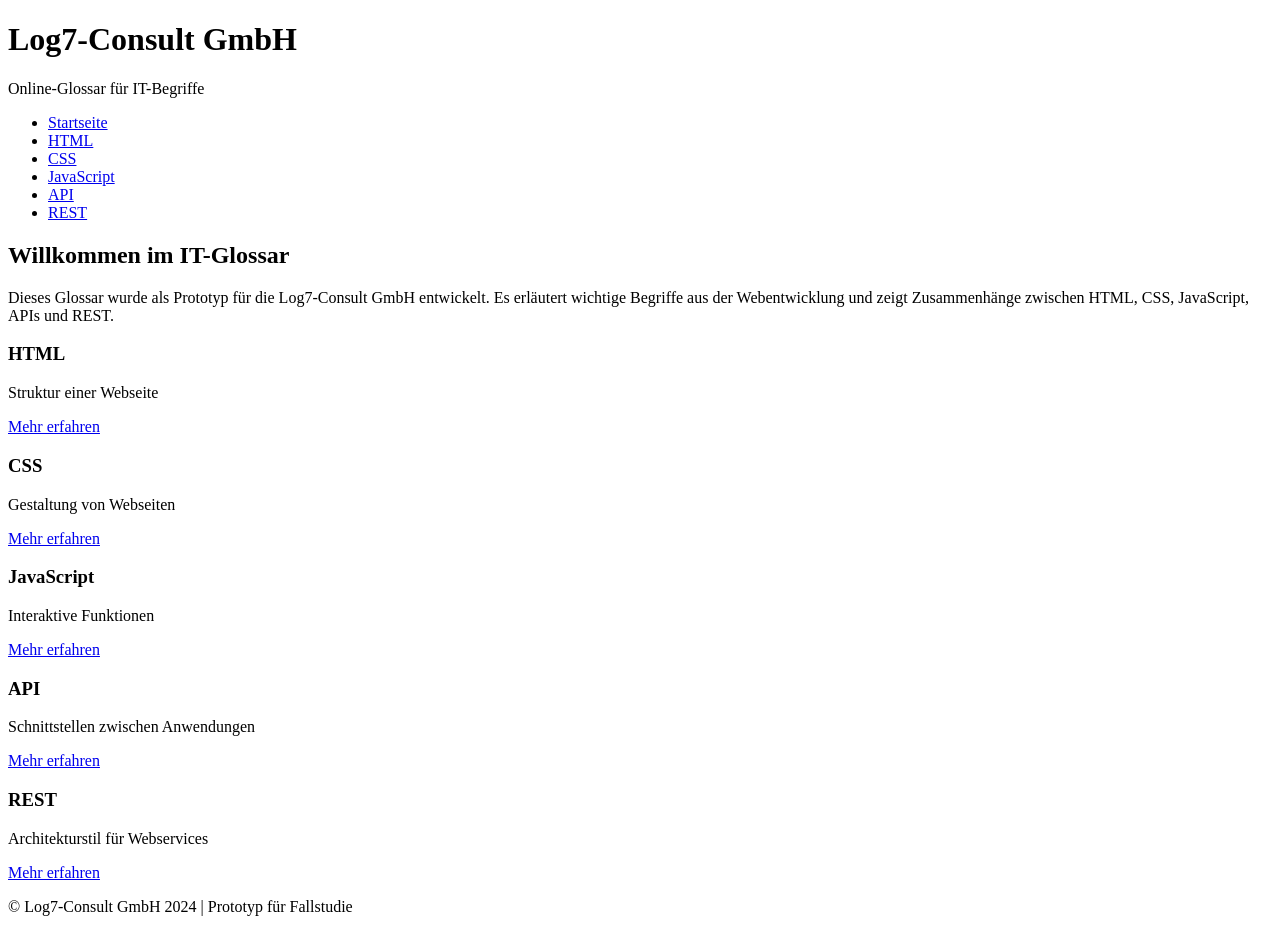
==== index.html @ 684e15b0 "Cards erstellt mit Seitenverlinkung und Überschriften" ====
<!DOCTYPE html>
<html lang="de">
<head>
    <meta charset="UTF-8">
    <meta name="viewport" content="width=device-width, initial-scale=1.0">
    <title>Log7-Consult Glossar</title>
    <link rel="stylesheet" href="style.css">
</head>
<body>
    <header>
        <div class="container">
        <h1>Log7-Consult GmbH</h1>
        <p>Online-Glossar für IT-Begriffe</p>
        </div>
    </header>

    <nav>
        <div class="container">
            <ul>
                <li><a href="index.html">Startseite</a></li>
                <li><a href="html.html">HTML</a></li>
                <li><a href="css.html">CSS</a></li>
                <li><a href="javascript.html">JavaScript</a></li>
                <li><a href="API.html">API</a></li>
                <li><a href="rest.html">REST</a></li>
            </ul>
        </div>
    </nav>

    <main class="container">
    <section class="hero">
        <h2>Willkommen im IT-Glossar</h2>
        <p>Dieses Glossar wurde als Prototyp für die Log7-Consult GmbH entwickelt. Es erläutert wichtige Begriffe aus der Webentwicklung
            und zeigt Zusammenhänge zwischen HTML, CSS, JavaScript, APIs und REST.
        </p>
    </section>

    <section class="card">
        <div class="card">
            <h3>HTML</h3>
            <p>Struktur einer Webseite</p>
            <a href="html.html">Mehr erfahren</a>
        </div>

        <div class="card">
            <h3>CSS</h3>
            <p> Gestaltung von Webseiten</p>
            <a href="css.html">Mehr erfahren</a>
        </div>

        <div class="card">
            <h3>JavaScript</h3>
            <p>Interaktive Funktionen</p>
            <a href="javascript.html">Mehr erfahren</a>
        </div>

        <div class="card">
            <h3>API</h3>
            <p>Schnittstellen zwischen Anwendungen</p>
            <a href="API.html">Mehr erfahren</a>
        </div>

        <div class="card">
            <h3>REST</h3>
            <p>Architekturstil für Webservices</p>
            <a href="rest.html">Mehr erfahren</a>
        </div>

    </section>
    </main>

    <footer>
        <p>© Log7-Consult GmbH 2024  |  
            Prototyp für Fallstudie
        </p>
    </footer>

    <script src="script.js"></script>
    
</body>
</html>
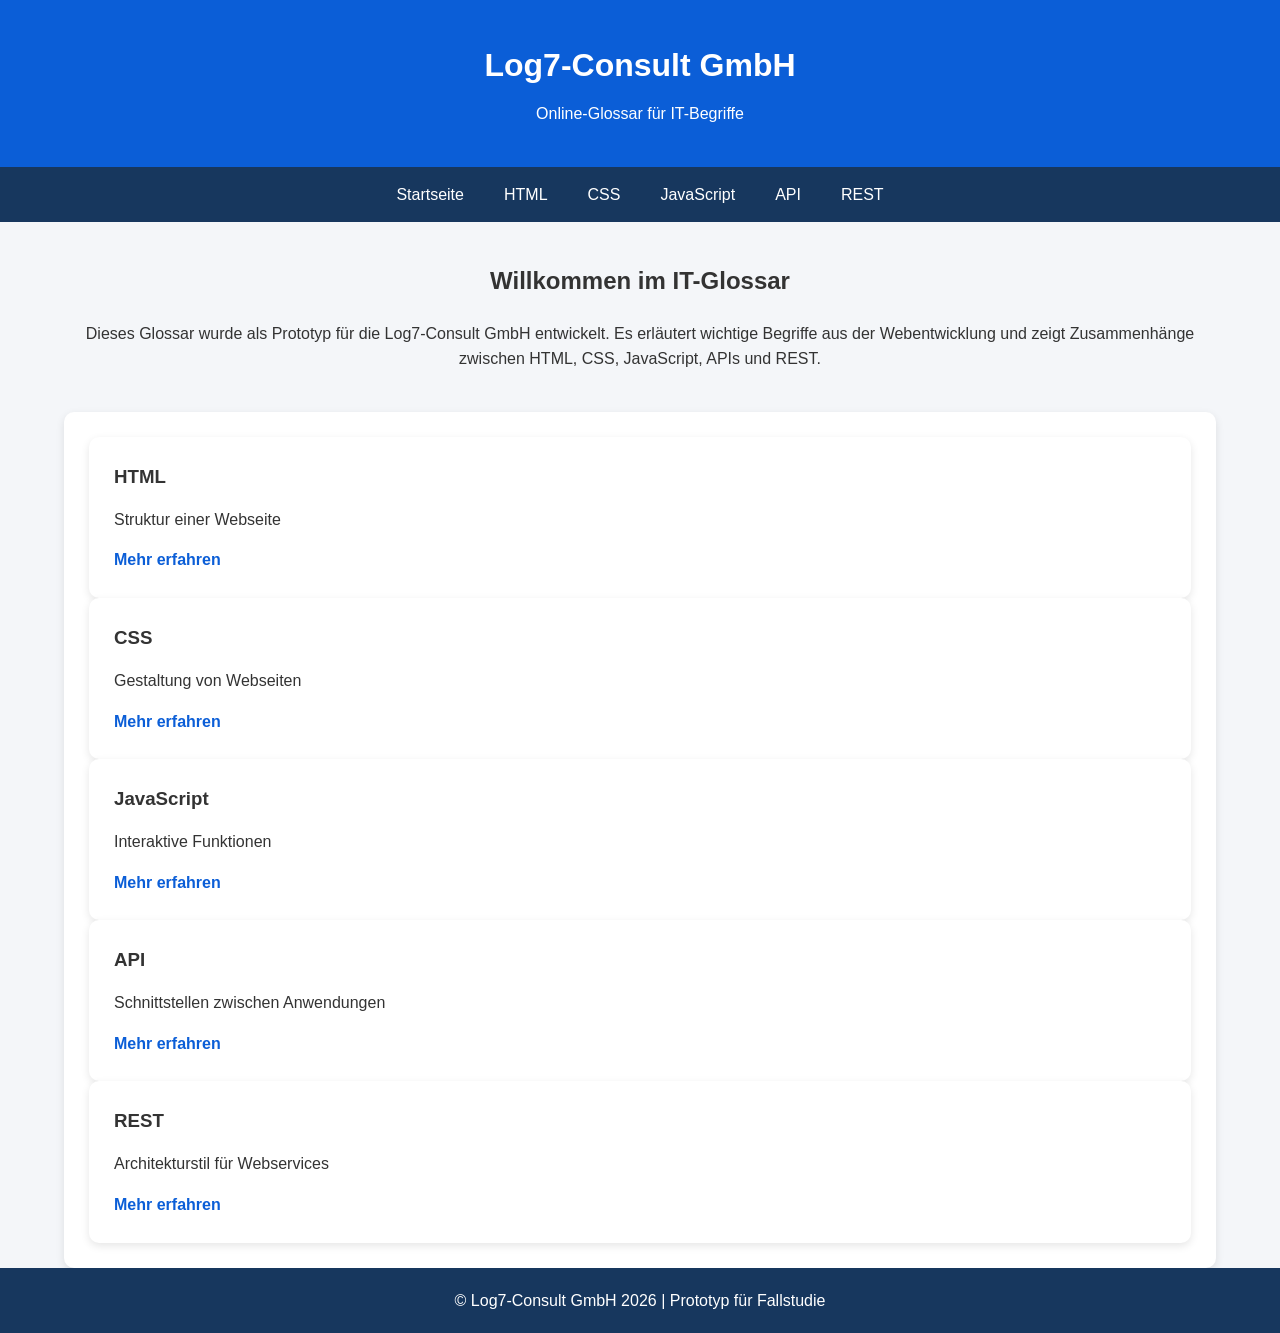
==== commit eeeca415: "in richtigem CSS File gespeichert." ====
--- a/index.html
+++ b/index.html
@@ -70,12 +70,12 @@
     </main>
 
     <footer>
-        <p>© Log7-Consult GmbH 2024  |  
+        <p>© Log7-Consult GmbH 2026  |  
             Prototyp für Fallstudie
         </p>
     </footer>
 
     <script src="script.js"></script>
-    
+
 </body>
 </html>
--- a/style.css
+++ b/style.css
@@ -0,0 +1,103 @@
+*{
+    margin: 0;
+    padding: 0; 
+    box-sizing: border-box;
+}
+
+body {
+    font-family: Arial, Helvetica, sans-serif;
+    line-height: 1.6;
+    background-color: #f4f6f9;
+    color: #333;
+}
+
+.container{
+    width: 90%;
+    max-width: 1200px;
+    margin: 0 auto;
+}
+
+header {
+    background-color: #0b5ed7;
+    color: white;
+    padding: 40px 20px;
+    text-align: center;
+}
+
+header p{
+    margin-top: 10px;
+}
+
+nav {
+    background-color: #17375e;
+}
+
+nav ul{
+    list-style: none;
+    display: flex;
+    justify-content: center;
+    flex-wrap: wrap;
+}
+
+nav li{
+    margin: 0px;
+}
+
+nav a{
+    display: block;
+    padding: 15px 20px;
+    color: white;
+    text-decoration: none;
+    transition: 0.3s;
+}
+
+nav a:hover,
+nav a:active{
+    background-color: #0b5ed7;
+}
+
+.hero{
+    margin: 40px 0;
+    text-align: center;
+}
+
+.hero h2{
+    margin-bottom: 20px;
+}
+
+.cards{
+    display: grid;
+    grid-template-columns: repeat(auto-fit, minmax(220px, 1fr));
+    gap: 20px;
+    margin-bottom: 40px;
+}
+
+.card{
+    background-color: white;
+    padding: 25px;
+    border-radius: 10px;
+    box-shadow: 0 3px 8px rgba(0, 0, 0, 0.1);
+}
+
+.card h3{
+    margin-bottom: 15px;
+}
+
+.card a{
+    display: inline-block;
+    margin-top: 15px;
+    color: #0b5ed7;
+    text-decoration: none;
+    font-weight: bold;
+}
+
+.card a:hover{
+    text-decoration: underline;
+}
+
+footer{
+    background-color: #17375e;
+    color: white;
+    text-align: center;
+    padding: 20px 0;
+}
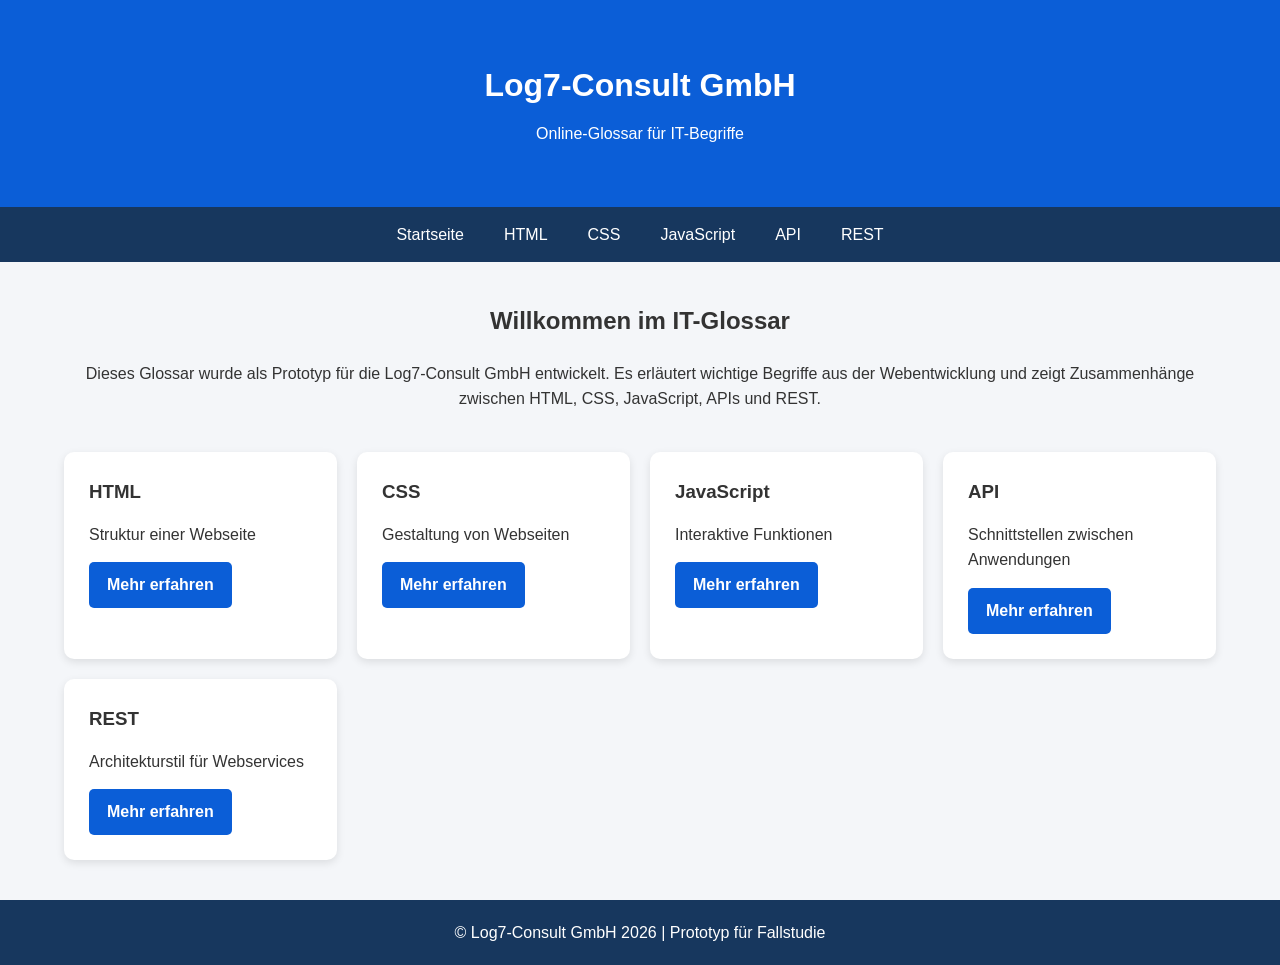
==== commit b810d493: "Aussehen angepasst: Boxen nebeneinander und Buttons - Fehlerbehebung bei index.html bei card=cards" ====
--- a/index.html
+++ b/index.html
@@ -35,7 +35,7 @@
         </p>
     </section>
 
-    <section class="card">
+    <section class="cards">
         <div class="card">
             <h3>HTML</h3>
             <p>Struktur einer Webseite</p>
--- a/style.css
+++ b/style.css
@@ -20,7 +20,7 @@
 header {
     background-color: #0b5ed7;
     color: white;
-    padding: 40px 20px;
+    padding: 60px 20px;
     text-align: center;
 }
 
@@ -69,7 +69,7 @@
     display: grid;
     grid-template-columns: repeat(auto-fit, minmax(220px, 1fr));
     gap: 20px;
-    margin-bottom: 40px;
+    margin: 40px 0;
 }
 
 .card{
@@ -77,6 +77,12 @@
     padding: 25px;
     border-radius: 10px;
     box-shadow: 0 3px 8px rgba(0, 0, 0, 0.1);
+    transition: transform 0.3s, box-shadow 0.3s ease;
+}
+
+.card:hover{
+    transform: translateY(-5px);
+    box-shadow: 0 8px 18px rgba(0, 0, 0, 0.15);
 }
 
 .card h3{
@@ -86,13 +92,17 @@
 .card a{
     display: inline-block;
     margin-top: 15px;
-    color: #0b5ed7;
+    padding: 10px 18px;
+    background: #0b5ed7;
+    color: white;
+    border-radius: 5px;
     text-decoration: none;
-    font-weight: bold;
+    font-weight: bold;  
+    transition: 0.2s;
 }
 
 .card a:hover{
-    text-decoration: underline;
+    background: #084298
 }
 
 footer{
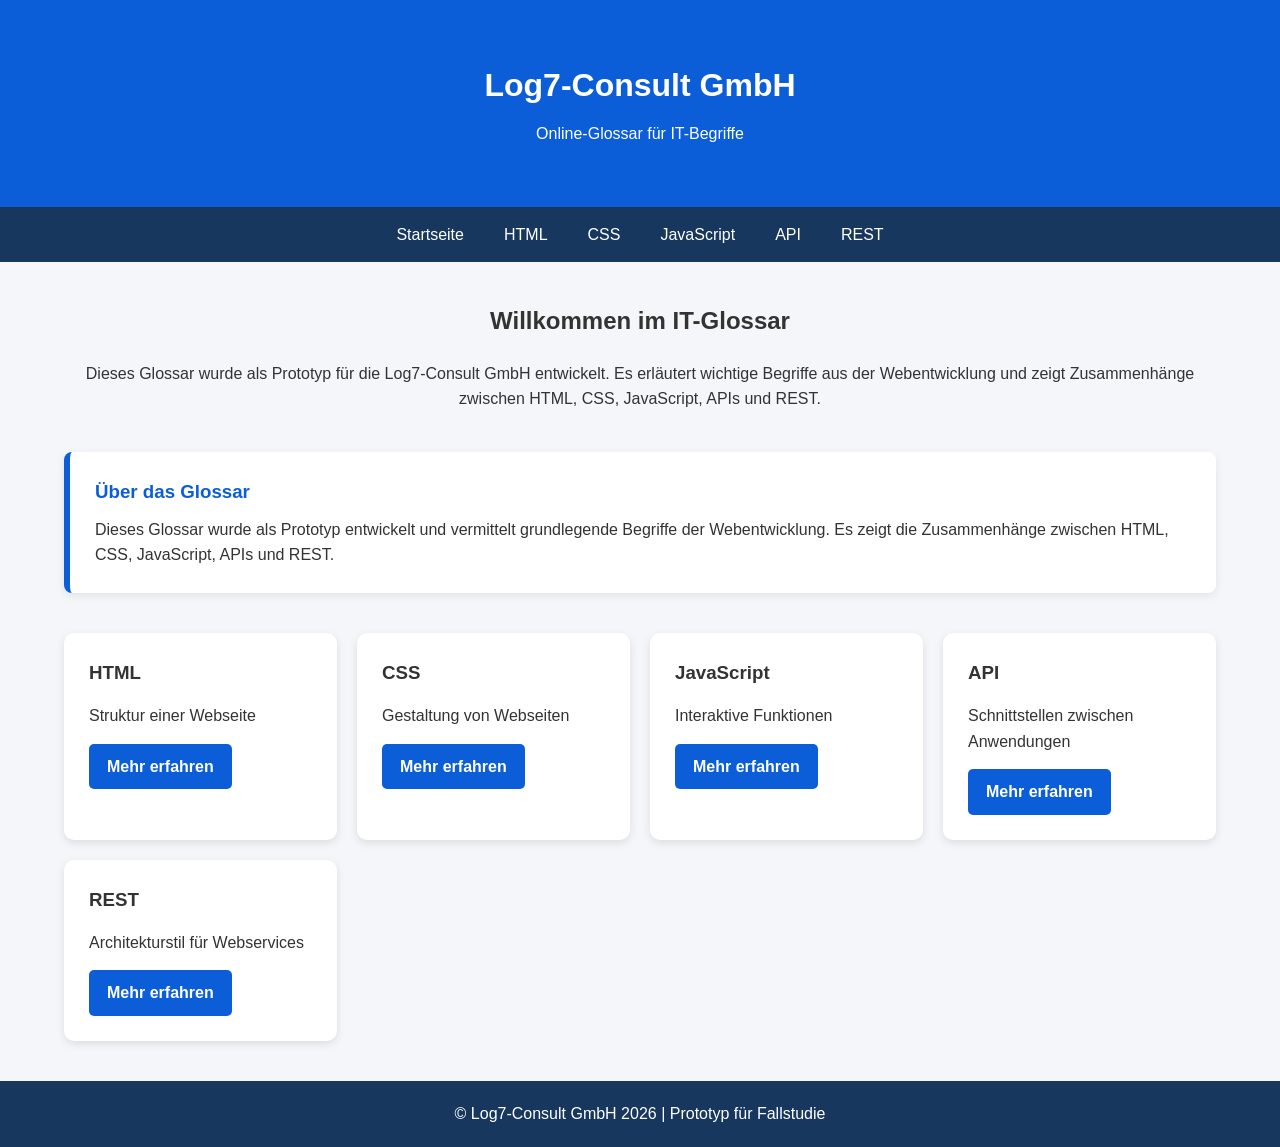
==== commit e761a3fd: "Inhalt nochmal auf Startseite überarbeitet und Css angepasst für neue Info-Box" ====
--- a/index.html
+++ b/index.html
@@ -33,6 +33,13 @@
         <p>Dieses Glossar wurde als Prototyp für die Log7-Consult GmbH entwickelt. Es erläutert wichtige Begriffe aus der Webentwicklung
             und zeigt Zusammenhänge zwischen HTML, CSS, JavaScript, APIs und REST.
         </p>
+    </section>
+
+    <section class="info-box">
+        <h3>Über das Glossar</h3>
+        <p>Dieses Glossar wurde als Prototyp entwickelt und vermittelt grundlegende Begriffe der Webentwicklung. Es zeigt
+            die Zusammenhänge zwischen HTML, CSS, JavaScript, APIs und REST.
+        </p>       
     </section>
 
     <section class="cards">
--- a/style.css
+++ b/style.css
@@ -30,6 +30,9 @@
 
 nav {
     background-color: #17375e;
+    position: sticky;
+    top: 0;
+    z-index: 1000;
 }
 
 nav ul{
@@ -105,6 +108,20 @@
     background: #084298
 }
 
+.info-box{
+    background-color: #ffffff;
+    padding: 25px;
+    border-left: 6px solid #0b5ed7;
+    margin: 30px 0;
+    border-radius: 8px;
+    box-shadow: 0 3px 8px rgba(0, 0, 0, 0.08);
+}
+
+.info-box h3{
+    margin-bottom: 10px;
+    color: #0b5ed7;
+}
+
 footer{
     background-color: #17375e;
     color: white;
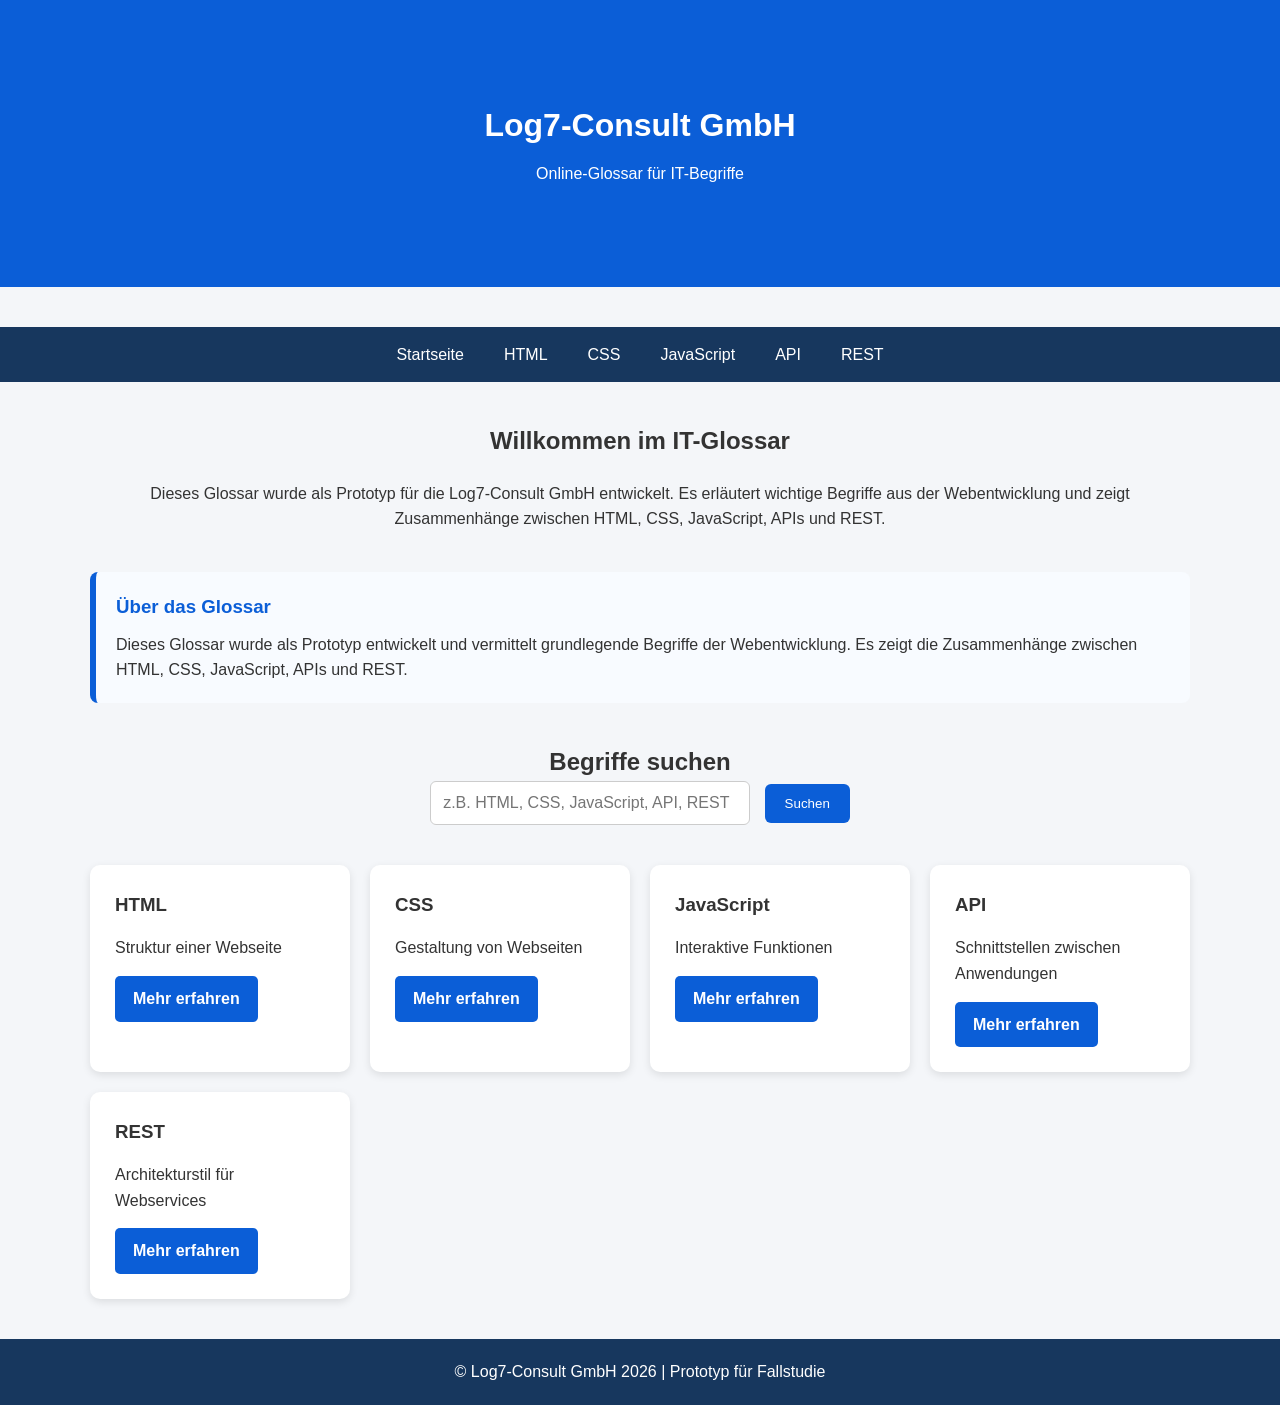
==== commit 47bd9f05: "Search Section in HTML Seite gebaut und CSS angepasst" ====
--- a/index.html
+++ b/index.html
@@ -40,6 +40,13 @@
         <p>Dieses Glossar wurde als Prototyp entwickelt und vermittelt grundlegende Begriffe der Webentwicklung. Es zeigt
             die Zusammenhänge zwischen HTML, CSS, JavaScript, APIs und REST.
         </p>       
+    </section>
+
+    <section class="search-section">
+        <h2>Begriffe suchen</h2>
+        <input type="text" id="searchInput" placeholder="z.B. HTML, CSS, JavaScript, API, REST">
+        <button onclick="searchGlossary()">Suchen
+        </button>
     </section>
 
     <section class="cards">
--- a/style.css
+++ b/style.css
@@ -13,8 +13,8 @@
 
 .container{
     width: 90%;
-    max-width: 1200px;
-    margin: 0 auto;
+    max-width: 1100px;
+    margin: 40px auto;
 }
 
 header {
@@ -108,13 +108,76 @@
     background: #084298
 }
 
+.content{
+    background-color: white;
+    padding: 40px;
+    border-radius: 12px;
+    box-shadow: 0 3px 10px rgba(0, 0, 0, 0.01);
+}
+
+.content a{
+    color: #0b5ed7;
+    font-weight: bold;
+    text-decoration: none;
+}
+
+.content a:hover{
+    text-decoration: underline;
+}
+
+.content h2{
+    text-align: center;
+    margin: 20px 0 30px 0;
+    font-size: 2rem;
+    color: #17375e;
+}
+
+.content h3{
+    margin-bottom: 15px;
+    margin-top: 35px;
+    color: #17375e;
+}
+
+.content p{
+    margin-bottom: 20px;
+    line-height: 1.8;
+    text-align: justify;
+}
+
+.content ul{
+    margin-left: 25px;
+    margin-bottom: 25px;
+}
+
+.content li{
+    margin-bottom: 10px;
+}
+
+figure{
+    margin-bottom: 30px;
+    text-align: center;
+}
+
+.topic-image{
+    width: 180px;
+    height: auto;
+    display: block;
+    margin: 0 auto;
+}
+
+figcaption{
+    font-size: 0.9rem;
+    color: #666;
+    margin-top: 10px;
+    font-style: italic;
+}
+
 .info-box{
-    background-color: #ffffff;
-    padding: 25px;
+    background-color: #f8fbff;
+    padding: 20px;
     border-left: 6px solid #0b5ed7;
     margin: 30px 0;
     border-radius: 8px;
-    box-shadow: 0 3px 8px rgba(0, 0, 0, 0.08);
 }
 
 .info-box h3{
@@ -122,6 +185,68 @@
     color: #0b5ed7;
 }
 
+pre{
+    background-color: #272822;
+    color: #ffffff;
+    padding: 20px;
+    border-radius: 8px;
+    overflow-x: auto;
+    margin: 35px 0;
+}
+
+code{
+    font-family: Consolas, monospace;
+}
+
+table{
+    width: 100%;
+    border-collapse: collapse;
+    margin: 25px 0;
+}
+
+th{
+    background-color: #0b5ed7;
+    color: white;
+    padding: 12px;
+}
+
+td{
+    border: 1px solid #ddd;
+    padding: 12px;
+}
+
+tr:nth-child(even){
+    background-color: #f7f7f7;
+}
+
+.search-section{
+    margin: 40px 0;
+    text-align: center;
+}
+
+.search-section input{
+    width: 320px;
+    max-width: 80%;
+    padding: 12px;
+    border: 1px solid #ccc;
+    border-radius: 6px;
+    font-size: 16px;
+}
+
+.search-section button{
+    padding: 12px 20px;
+    margin-left: 10px;
+    border: none;
+    background-color: #0b5ed7;
+    color: white;
+    border-radius: 6px;
+    cursor: pointer;
+}
+
+.search-section button:hover{
+    background-color: #084298;
+}
+
 footer{
     background-color: #17375e;
     color: white;
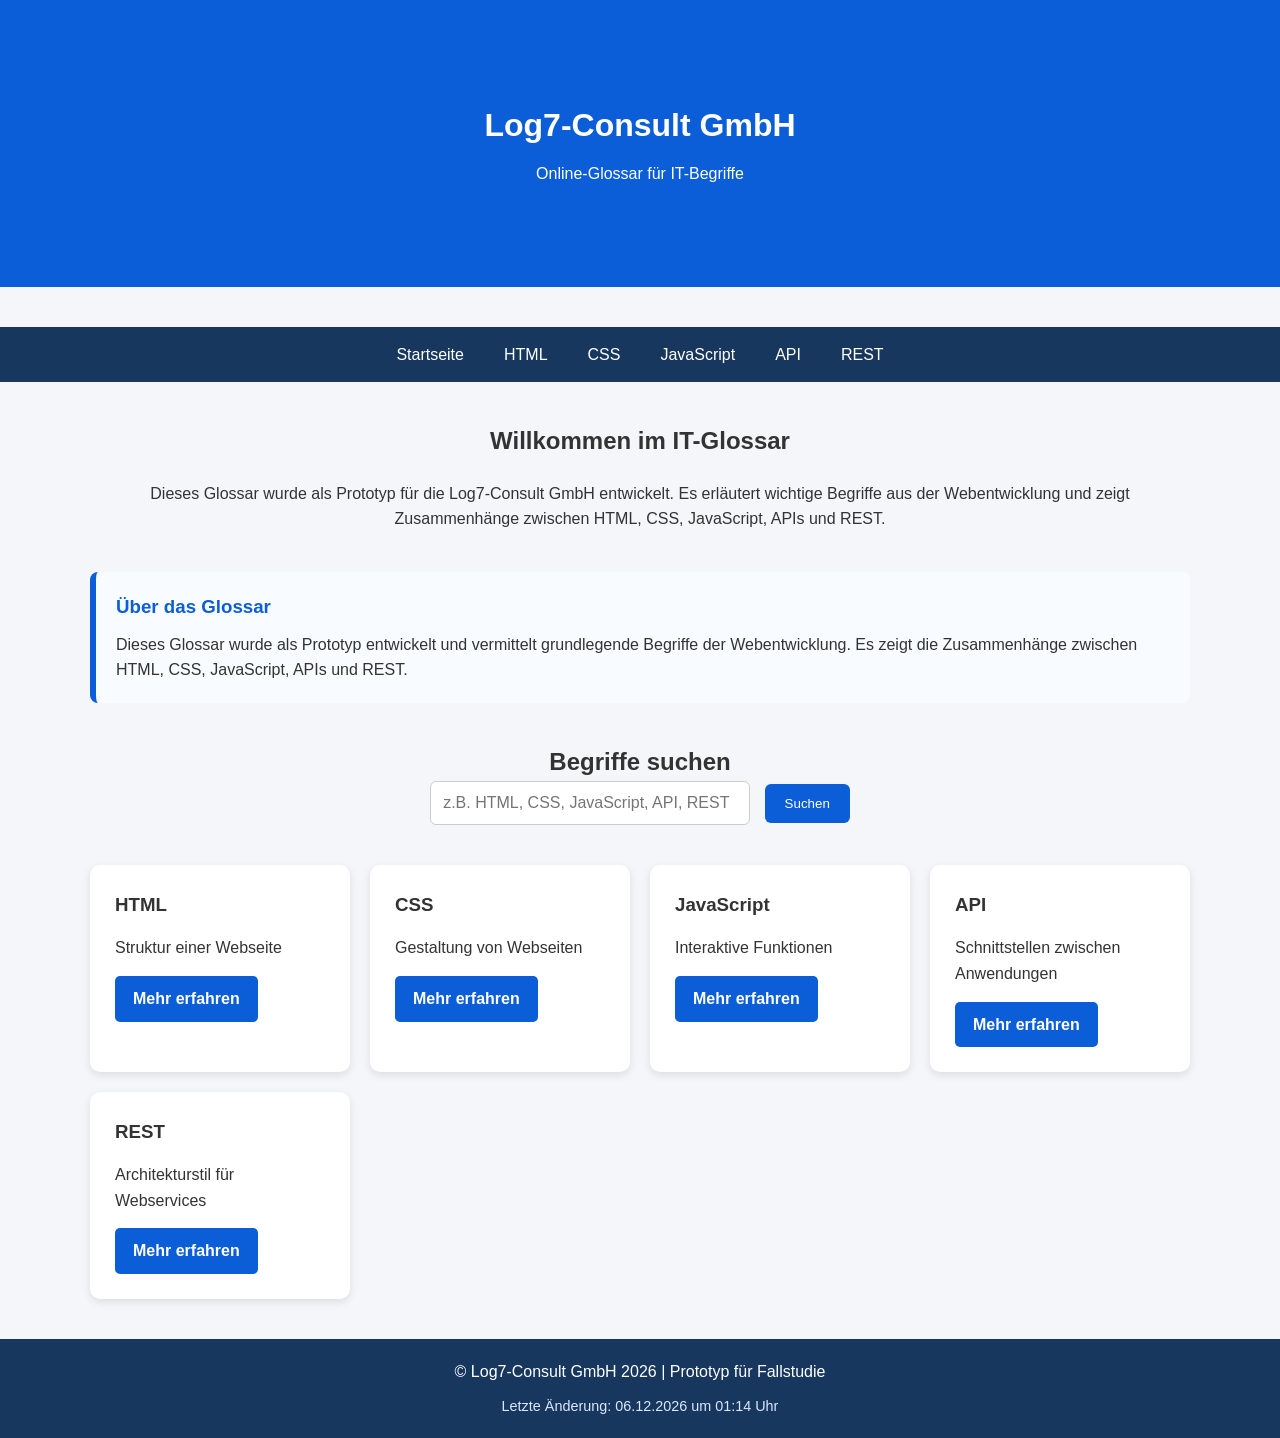
==== commit 220ef142: "Footer mit Datum ausstatten und schöner gestalten" ====
--- a/index.html
+++ b/index.html
@@ -6,6 +6,7 @@
     <title>Log7-Consult Glossar</title>
     <link rel="stylesheet" href="style.css">
 </head>
+
 <body>
     <header>
         <div class="container">
@@ -87,6 +88,7 @@
         <p>© Log7-Consult GmbH 2026  |  
             Prototyp für Fallstudie
         </p>
+        <p id="lastModified"></p>
     </footer>
 
     <script src="script.js"></script>
--- a/style.css
+++ b/style.css
@@ -251,5 +251,12 @@
     background-color: #17375e;
     color: white;
     text-align: center;
-    padding: 20px 0;
+    padding: 20px;
+    margin-top: 40px;
+}
+
+#lastModified{
+    font-size: 0.9rem;
+    color: #d9e7ff;
+    margin-top: 10px;
 }
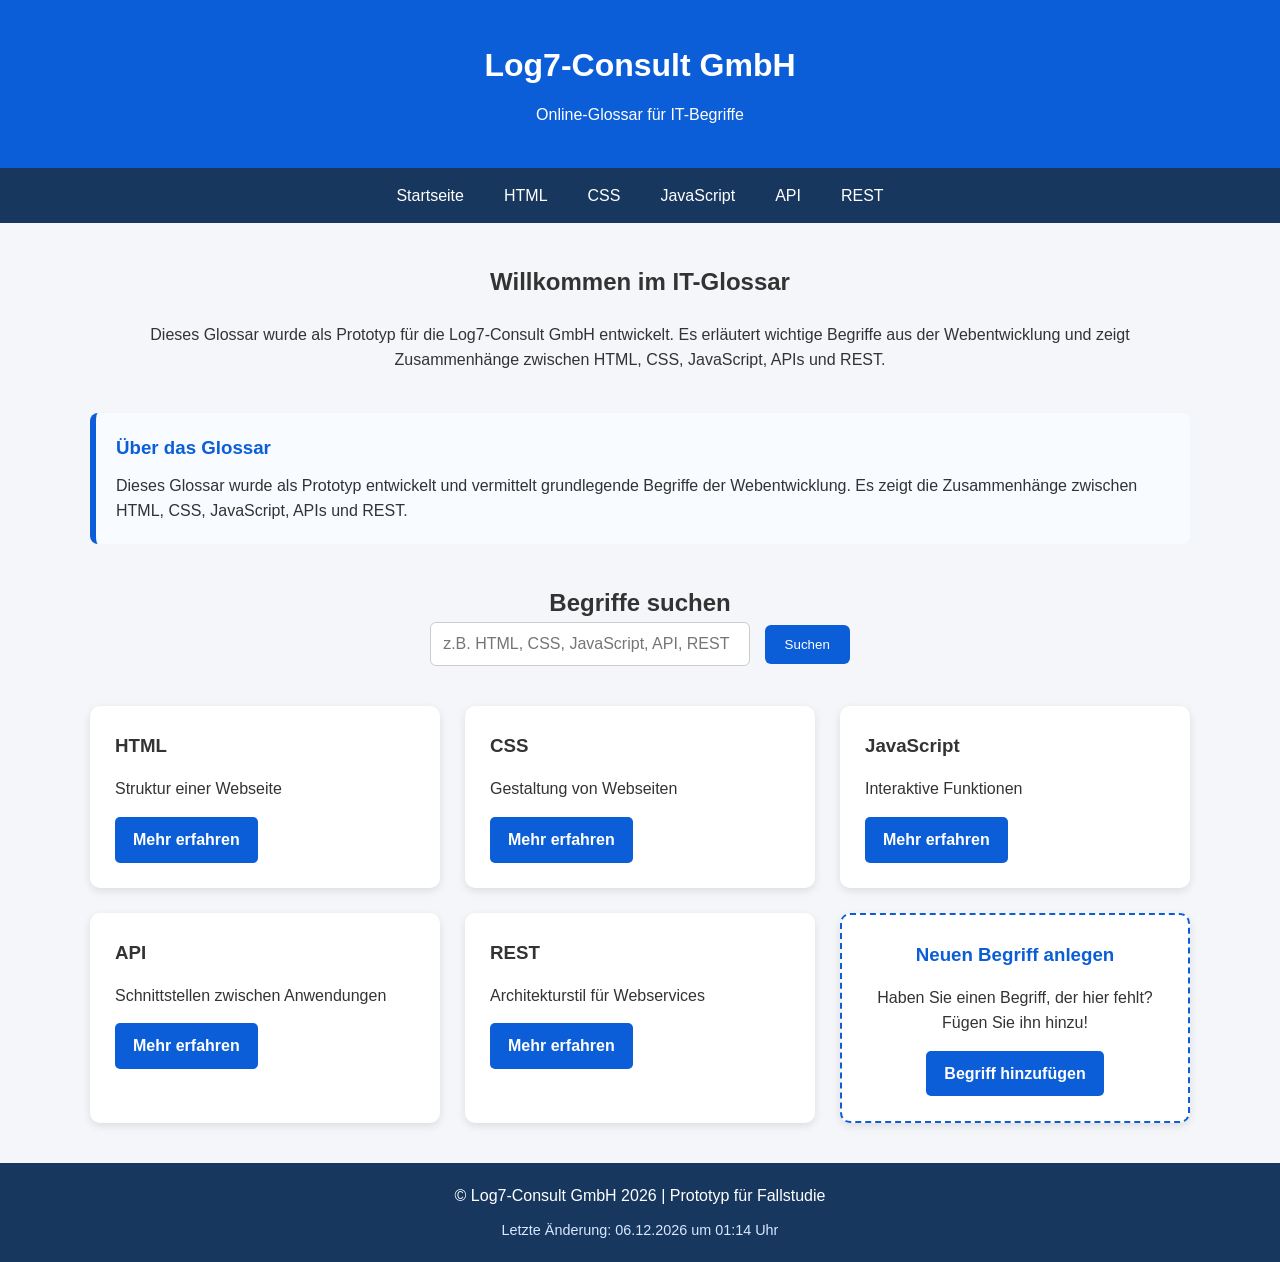
==== commit 24800bc7: "Bilder eingefügt und Weisraum zwischen Header und Nav entfernt" ====
--- a/index.html
+++ b/index.html
@@ -81,6 +81,12 @@
             <a href="rest.html">Mehr erfahren</a>
         </div>
 
+        <div class="card add-card">
+            <h3>Neuen Begriff anlegen</h3>
+            <p>Haben Sie einen Begriff, der hier fehlt? Fügen Sie ihn hinzu!</p>
+            <a href="#" onclick="addWord()">Begriff hinzufügen</a>
+        </div>
+
     </section>
     </main>
 
--- a/style.css
+++ b/style.css
@@ -14,18 +14,18 @@
 .container{
     width: 90%;
     max-width: 1100px;
-    margin: 40px auto;
+    margin: 0 auto;
 }
 
 header {
     background-color: #0b5ed7;
     color: white;
-    padding: 60px 20px;
+    padding: 40px 20px;
     text-align: center;
 }
 
 header p{
-    margin-top: 10px;
+    margin-top: 1cap;
 }
 
 nav {
@@ -70,9 +70,21 @@
 
 .cards{
     display: grid;
-    grid-template-columns: repeat(auto-fit, minmax(220px, 1fr));
-    gap: 20px;
+    grid-template-columns: repeat(3, 1fr);
+    gap: 25px;
     margin: 40px 0;
+}
+
+@media (max-width: 900px){
+    .cards{
+        grid-template-columns: repeat(2, 1fr);
+    }
+}
+
+@media (max-width: 600px){
+    .cards{
+        grid-template-columns: 1fr;
+    }
 }
 
 .card{
@@ -247,6 +259,15 @@
     background-color: #084298;
 }
 
+.add-card{
+    border: 2px dashed #0b5ed7;
+    text-align: center;
+}
+
+.add-card h3{
+    color: #0b5ed7;
+}
+
 footer{
     background-color: #17375e;
     color: white;
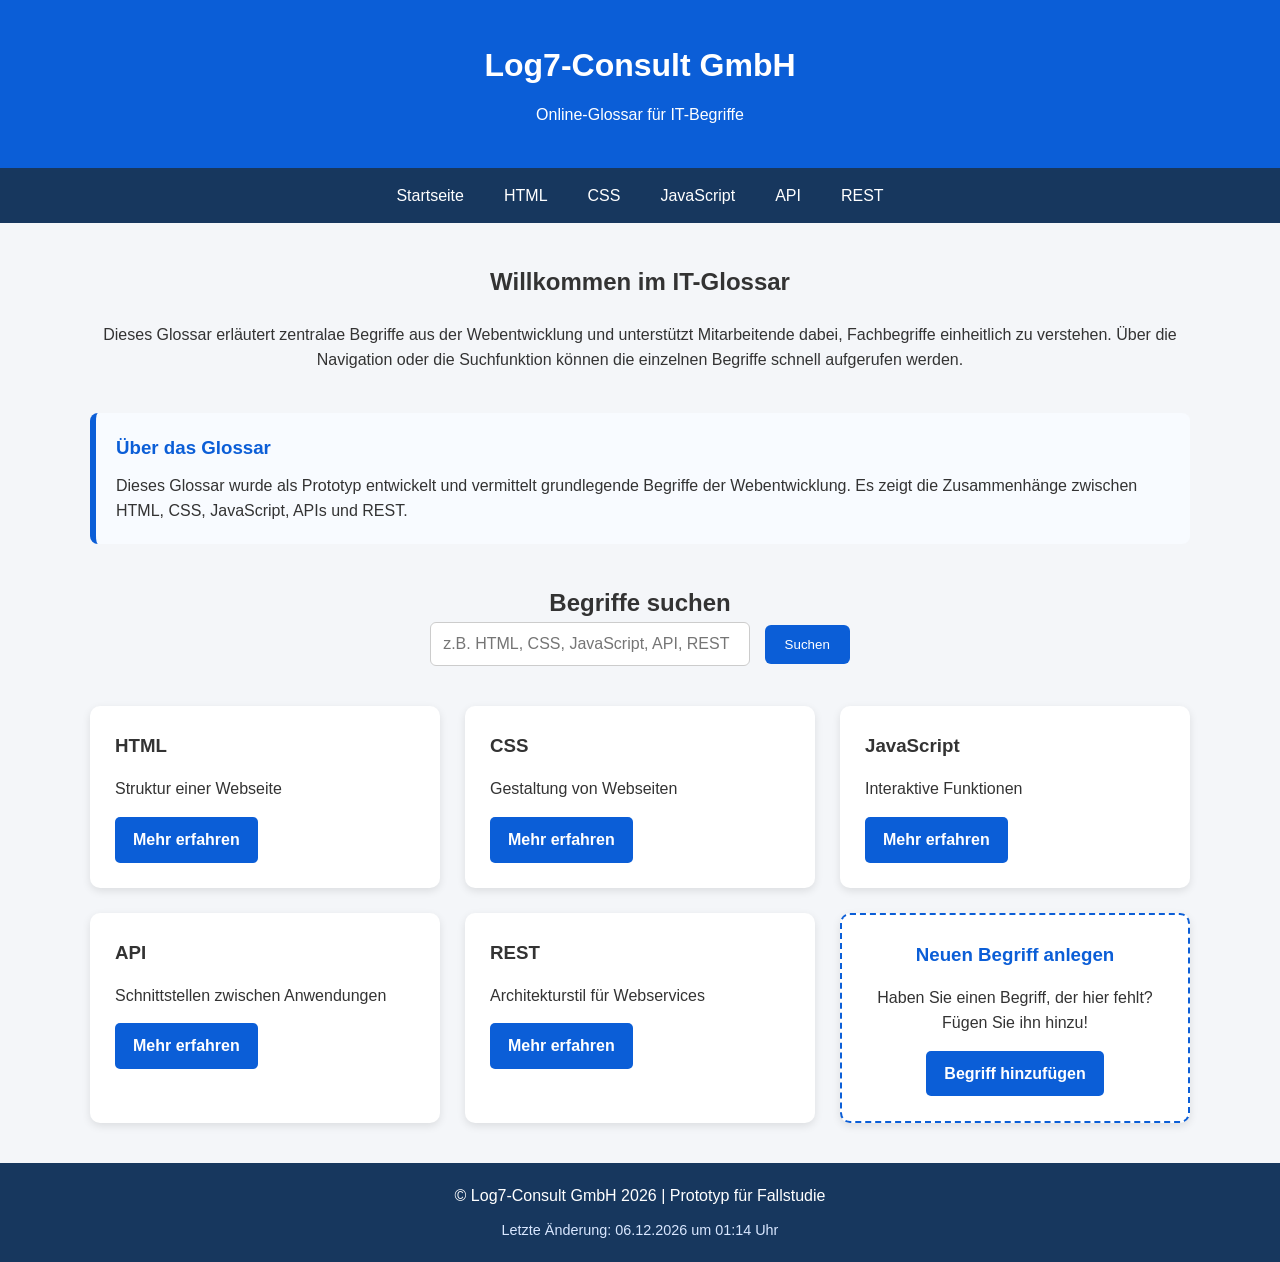
==== commit c2a73ee0: "Nochmal die Eigenen Darstellungen  aktualisiert und an Größe angepasst. Willkommens-Text besser gesc" ====
--- a/index.html
+++ b/index.html
@@ -31,8 +31,9 @@
     <main class="container">
     <section class="hero">
         <h2>Willkommen im IT-Glossar</h2>
-        <p>Dieses Glossar wurde als Prototyp für die Log7-Consult GmbH entwickelt. Es erläutert wichtige Begriffe aus der Webentwicklung
-            und zeigt Zusammenhänge zwischen HTML, CSS, JavaScript, APIs und REST.
+        <p>Dieses Glossar erläutert zentralae Begriffe aus der Webentwicklung und unterstützt Mitarbeitende dabei, 
+            Fachbegriffe einheitlich zu verstehen. Über die Navigation oder die Suchfunktion können
+            die einzelnen Begriffe schnell aufgerufen werden.
         </p>
     </section>
 
--- a/style.css
+++ b/style.css
@@ -171,8 +171,8 @@
 }
 
 .topic-image{
-    width: 180px;
-    height: auto;
+    max-height: 180px;
+    width: auto;
     display: block;
     margin: 0 auto;
 }
@@ -268,6 +268,14 @@
     color: #0b5ed7;
 }
 
+.api-image, .rest-image{
+    max-width: 700px;
+    width: 80%;
+    height: auto;
+    display: block;
+    margin: 0 auto 10px auto;
+}
+
 footer{
     background-color: #17375e;
     color: white;
